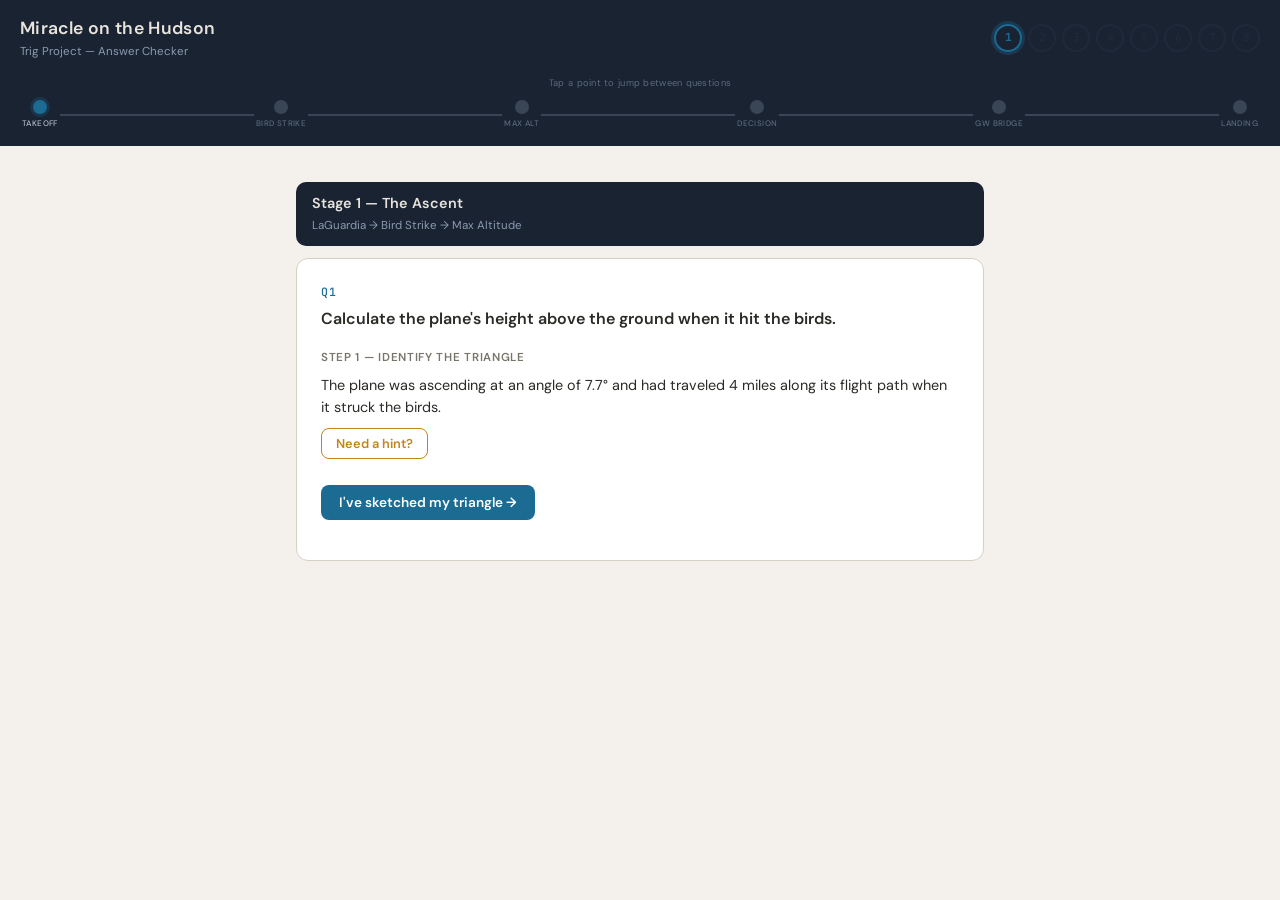
==== Miracle_on_the_Hudson_Checker.html @ c2cdc66a "Add files via upload" ====
<!DOCTYPE html>
<html lang="en">
<head>
<meta charset="UTF-8">
<meta name="viewport" content="width=device-width, initial-scale=1.0">
<title>Miracle on the Hudson — Answer Checker</title>
<link href="https://fonts.googleapis.com/css2?family=DM+Sans:wght@400;500;600;700&family=JetBrains+Mono:wght@400;500&display=swap" rel="stylesheet">
<style>
*,*::before,*::after{box-sizing:border-box;margin:0;padding:0}
:root{
  --bg:#F4F1EC;--surface:#FFF;--border:#D6D0C4;--text:#2C2A26;--muted:#7A756B;
  --accent:#1B6B93;--accent-lt:#E8F1F5;--ok:#3A7D44;--ok-lt:#E6F2E8;
  --warn:#C4841D;--warn-lt:#FDF3E4;--err:#B33A3A;--err-lt:#FBEAEA;
}
body{font-family:'DM Sans',sans-serif;background:var(--bg);color:var(--text);line-height:1.6;min-height:100vh}

/* ── HEADER ── */
.hdr{background:#1A2332;color:#E8E4DD;padding:14px 20px;position:sticky;top:0;z-index:100;display:flex;justify-content:space-between;align-items:center;gap:12px}
.hdr-left h1{font-size:1.1rem;font-weight:600;letter-spacing:.02em}
.hdr-left .sub{font-size:.72rem;color:#8A9BB0;margin-top:1px}
.hdr-dots{display:flex;gap:6px;align-items:center}
.qd{width:28px;height:28px;border-radius:50%;display:flex;align-items:center;justify-content:center;font-family:'JetBrains Mono',monospace;font-size:.7rem;font-weight:700;border:2px solid #3A4556;color:#3A4556;background:transparent;cursor:pointer;transition:all .2s;flex-shrink:0}
.qd:hover{transform:scale(1.15)}
.qd.done{background:var(--ok);border-color:var(--ok);color:#fff}
.qd.skip{background:var(--warn);border-color:var(--warn);color:#fff}
.qd.active{border-color:var(--accent);color:var(--accent);box-shadow:0 0 0 3px rgba(27,107,147,.3)}
.qd.locked{border-color:#2A3344;color:#2A3344;cursor:default;opacity:.4}
.qd.locked:hover{transform:none}

/* ── FLIGHT NAV ── */
.fp{background:#1A2332;padding:0 20px 12px;position:sticky;top:58px;z-index:99}
.fp-hint{font-size:.58rem;color:#5A6A7A;text-align:center;margin-bottom:6px;letter-spacing:.03em}
.ft{display:flex;align-items:center}
.fn{display:flex;flex-direction:column;align-items:center;z-index:2;flex-shrink:0;cursor:pointer;padding:4px 2px;border-radius:8px;transition:background .2s}
.fn:hover{background:rgba(255,255,255,.06)}
.fn .d{width:14px;height:14px;border-radius:50%;background:#3A4556;border:2px solid #3A4556;transition:.3s}
.fn.a .d{background:var(--accent);border-color:var(--accent);box-shadow:0 0 0 3px rgba(27,107,147,.25)}
.fn.c .d{background:var(--ok);border-color:var(--ok)}
.fn.sk .d{background:var(--warn);border-color:var(--warn)}
.fn:hover .d{transform:scale(1.25)}
.fn .l{font-size:.5rem;color:#5A6A7A;margin-top:3px;white-space:nowrap;text-transform:uppercase;letter-spacing:.05em;font-weight:500}
.fn.a .l,.fn.c .l{color:#B0BCC8}
.fn.sk .l{color:#D4A84A}
.fl{flex:1;height:2px;background:#3A4556;z-index:1}
.fl.c{background:var(--ok)}

/* ── MAIN ── */
.main{max-width:720px;margin:0 auto;padding:16px 16px 40px}

/* Stage headers */
.sh{margin:20px 0 12px;padding:10px 16px;background:#1A2332;color:#E8E4DD;border-radius:10px;display:none}
.sh.v{display:block}
.sh h2{font-size:.9rem;font-weight:600}
.sh p{font-size:.72rem;color:#8A9BB0;margin-top:2px}

/* Cards */
.card{background:var(--surface);border:1px solid var(--border);border-radius:12px;padding:24px;margin-bottom:14px;display:none}
.card.v{display:block}
.card.done{display:block;padding:10px 18px;background:var(--ok-lt);border-color:var(--ok)}
.card.done .qn{margin-bottom:0;color:var(--ok)}
.card.done .qp,.card.done .step,.card.done .fb,.card.done .result-box,.card.done .btn{display:none}
.done-check{color:var(--ok);font-weight:600;font-size:.82rem;display:inline;margin-left:8px}
.card.skipped{display:block;padding:10px 18px;background:var(--warn-lt);border-color:var(--warn);cursor:pointer}
.card.skipped .qn{margin-bottom:0;color:var(--warn)}
.card.skipped .qp,.card.skipped .step,.card.skipped .fb,.card.skipped .result-box,.card.skipped .btn{display:none}
.skip-tag{color:var(--warn);font-weight:600;font-size:.82rem;display:inline;margin-left:8px}

.qn{font-family:'JetBrains Mono',monospace;font-size:.72rem;font-weight:500;color:var(--accent);text-transform:uppercase;letter-spacing:.08em;margin-bottom:6px}
.qp{font-size:1rem;font-weight:600;margin-bottom:18px;line-height:1.5}

/* Steps */
.step{display:none;margin-bottom:16px;animation:fadeIn .3s ease}
.step.show{display:block}
@keyframes fadeIn{from{opacity:0;transform:translateY(8px)}to{opacity:1;transform:none}}
.step-label{font-size:.72rem;font-weight:600;color:var(--muted);text-transform:uppercase;letter-spacing:.06em;margin-bottom:6px}
.step-text{font-size:.9rem;color:var(--text);margin-bottom:10px;line-height:1.55}

/* Triangle fields */
.tri-grid{display:grid;grid-template-columns:1fr 1fr;gap:10px;max-width:360px;margin-bottom:12px}
.tri-field label{display:block;font-size:.75rem;font-weight:600;color:var(--muted);margin-bottom:3px;text-transform:uppercase;letter-spacing:.04em}
.tri-field input{
  font-family:'JetBrains Mono',monospace;font-size:.95rem;padding:8px 12px;
  border:2px solid var(--border);border-radius:8px;background:var(--bg);color:var(--text);width:100%;transition:border-color .2s;
}
.tri-field input:focus{outline:none;border-color:var(--accent)}
.tri-field input.field-err{border-color:var(--err);background:var(--err-lt)}

/* Ratio buttons */
.ratio-row{display:flex;gap:10px;margin-bottom:12px;flex-wrap:wrap}
.ratio-btn{
  font-family:'JetBrains Mono',monospace;font-size:.95rem;font-weight:600;
  padding:12px 24px;border:2px solid var(--accent);border-radius:8px;
  background:var(--accent-lt);color:var(--accent);cursor:pointer;transition:.2s;min-width:80px;text-align:center;
}
.ratio-btn:hover{background:var(--accent);color:#fff}
.ratio-btn.inv{border-color:#6B4C9A;background:#F3EFF8;color:#6B4C9A}
.ratio-btn.inv:hover{background:#6B4C9A;color:#fff}

/* Hint */
.btn-hint{background:transparent;color:var(--warn);border:1.5px solid var(--warn);font-size:.8rem;padding:6px 14px;cursor:pointer;border-radius:8px;font-family:'DM Sans',sans-serif;font-weight:600;transition:.2s}
.btn-hint:hover{background:var(--warn-lt)}
.hint-text{background:var(--warn-lt);border-left:3px solid var(--warn);padding:10px 14px;border-radius:0 8px 8px 0;margin-bottom:10px;font-size:.9rem;color:var(--text);line-height:1.55;font-style:italic;animation:fadeIn .3s ease}

/* Buttons */
.btn{font-family:'DM Sans',sans-serif;font-size:.85rem;font-weight:600;padding:9px 18px;border:none;border-radius:8px;cursor:pointer;transition:.2s}
.btn-go{background:var(--accent);color:#fff}
.btn-go:hover{background:#155A7A}
.btn-next{background:var(--ok);color:#fff}
.btn-next:hover{background:#2E6B37}
.btn-reset{background:transparent;color:var(--err);border:1.5px solid var(--err);font-size:.8rem;padding:6px 14px;cursor:pointer}
.btn-reset:hover{background:var(--err-lt)}

/* Select */
select{font-family:'DM Sans',sans-serif;font-size:.92rem;padding:9px 12px;border:2px solid var(--border);border-radius:8px;background:var(--bg);color:var(--text);cursor:pointer}
select.s-ok{border-color:var(--ok);background:var(--ok-lt)}
select.s-err{border-color:var(--err);background:var(--err-lt)}

/* Feedback */
.fb{margin-top:12px;padding:10px 14px;border-radius:8px;font-size:.88rem;font-weight:500;display:none;line-height:1.5}
.fb.show{display:block}
.fb.ok{background:var(--ok-lt);color:var(--ok)}
.fb.warn{background:var(--warn-lt);color:var(--warn)}
.fb.err{background:var(--err-lt);color:var(--err)}

/* Result box */
.result-box{background:#F0F7FA;border:2px solid var(--accent);border-radius:10px;padding:16px 20px;margin-top:12px}
.result-eq{font-family:'JetBrains Mono',monospace;font-size:1rem;color:var(--accent);font-weight:600;margin-bottom:4px}
.result-val{font-family:'JetBrains Mono',monospace;font-size:1.3rem;color:var(--ok);font-weight:700}

/* Calc row */
.calc-row{display:flex;gap:10px;align-items:center;flex-wrap:wrap;margin-top:12px}
.calc-row input{
  font-family:'JetBrains Mono',monospace;font-size:1rem;padding:10px 14px;
  border:2px solid var(--border);border-radius:8px;background:var(--bg);color:var(--text);width:160px;transition:border-color .2s;
}
.calc-row input:focus{outline:none;border-color:var(--accent)}
.calc-row input.c-ok{border-color:var(--ok);background:var(--ok-lt)}
.calc-row input.c-warn{border-color:var(--warn);background:var(--warn-lt)}
.calc-row input.c-err{border-color:var(--err);background:var(--err-lt)}

@media(max-width:600px){
  .hdr{padding:10px 12px;flex-wrap:wrap;gap:8px}
  .hdr-dots{gap:4px}
  .qd{width:24px;height:24px;font-size:.6rem}
  .fp{padding:0 12px 10px}
  .main{padding:12px 10px 40px}
  .card{padding:18px 14px}
  .fn .l{font-size:.42rem}
  .tri-grid{gap:8px}
  .calc-row input{width:120px}
}
</style>
</head>
<body>
<header class="hdr">
  <div class="hdr-left"><h1>Miracle on the Hudson</h1><div class="sub">Trig Project &mdash; Answer Checker</div></div>
  <div class="hdr-dots" id="hdrDots"></div>
</header>
<div class="fp"><div class="fp-hint">Tap a point to jump between questions</div><div class="ft" id="ft"></div></div>
<main class="main" id="main"></main>

<script>
var NODES = ['Takeoff','Bird Strike','Max Alt','Decision','GW Bridge','Landing'];
var NODE_Q_MAP = [0, 0, 1, 2, 4, 6];

var STAGES = [
  {t:'Stage 1 \u2014 The Ascent', d:'LaGuardia \u2192 Bird Strike \u2192 Max Altitude'},
  {t:'Stage 2 \u2014 The Descent', d:'Max Altitude \u2192 Decision Point'},
  {t:'Stage 3 \u2014 The Approach', d:'GW Bridge \u2192 Hudson River Landing'}
];

var QS = [
  {id:'q1', stage:0, num:'Q1', type:'trig', unitType:'length',
    prompt:'Calculate the plane\'s height above the ground when it hit the birds.',
    context:'The plane was ascending at an angle of 7.7\u00B0 and had traveled 4 miles along its flight path when it struck the birds.',
    sketch:'The plane\'s path is the hypotenuse. The ground is the adjacent side. The height is the opposite side. The 7.7\u00B0 angle is at the ground.',
    expected:{x:'opp', angle:[7.5,7.9], hyp:[[3.8,4.2],[20900,21400]], adj:null, opp:null, ratios:['sin']}},
  {id:'q2', stage:0, num:'Q2', type:'trig', unitType:'length',
    prompt:'How far could the plane travel during the 19-second climb to max altitude?',
    context:'After the bird strike, the plane continued to climb at 2\u00B0 and reached a maximum altitude of 3,060 feet.',
    sketch:'First: subtract your Q1 answer from 3,060 to find how much higher the plane climbed. That extra altitude is the opposite side. The 2\u00B0 angle is at the base. The distance traveled is the hypotenuse \u2014 that\'s your unknown.',
    expected:{x:'hyp', angle:[1.8,2.2], opp:[[150,320]], adj:null, hyp:null, ratios:['sin']}},
  {id:'q3', stage:1, num:'Q3', type:'select',
    prompt:'The plane dropped 1,390 feet while covering 0.5 miles horizontally. Was the actual distance traveled greater than, less than, or equal to 0.5 miles?',
    hint:'The horizontal distance is one leg of the right triangle. The actual flight path is the hypotenuse. In any right triangle, which side is always the longest?',
    options:['Choose one...','Greater than 0.5 miles','Less than 0.5 miles','Equal to 0.5 miles'], correct:'Greater than 0.5 miles'},
  {id:'q4', stage:1, num:'Q4', type:'select',
    prompt:'How do you know?',
    hint:'Think about the relationship between the hypotenuse and the legs in any right triangle.',
    options:['Choose one...','The hypotenuse is always longer than either leg','The angle was steep so it went farther','The plane was moving fast'], correct:'The hypotenuse is always longer than either leg'},
  {id:'q5', stage:1, num:'Q5', type:'trig', unitType:'degrees',
    prompt:'At what angle did the plane descend?',
    context:'The plane dropped 1,390 feet. The horizontal distance covered was 0.5 miles.',
    sketch:'The altitude drop (1,390 ft) is the opposite side. The horizontal distance is the adjacent side \u2014 convert 0.5 miles to feet first! The descent angle is what you\'re solving for.',
    expected:{x:'angle', opp:[[1380,1400]], adj:[[2620,2680]], hyp:null, angle:null, ratios:['tan']}},
  {id:'q6', stage:2, num:'Q6', type:'trig', unitType:'length',
    prompt:'The airplane leveled off at a 3\u00B0 descent angle for the next two miles. How many feet did it drop in altitude?',
    context:'Descent angle is 3\u00B0. Horizontal distance is 2 miles.',
    sketch:'The horizontal distance is the adjacent side \u2014 convert to feet! The altitude drop is the opposite side (your unknown). The 3\u00B0 angle is the descent angle.',
    expected:{x:'opp', angle:[2.8,3.2], adj:[[1.8,2.2],[10400,10700]], hyp:null, opp:null, ratios:['tan']}},
  {id:'q7', stage:2, num:'Q7', type:'trig', unitType:'length',
    prompt:'The GW Bridge is 6 miles from where the plane landed. How high was the plane when it passed over the bridge?',
    context:'The plane descended at 2\u00B0 from the GW Bridge to its landing on the Hudson (altitude = 0 ft). Horizontal distance: 6 miles.',
    sketch:'Work backwards from landing. The horizontal distance (6 miles) is the adjacent side \u2014 convert to feet! The height at the bridge is the opposite side (your unknown). The 2\u00B0 descent angle connects them.',
    expected:{x:'opp', angle:[1.8,2.2], adj:[[5.8,6.2],[31400,32000]], hyp:null, opp:null, ratios:['tan']}},
  {id:'q8', stage:2, num:'Q8', type:'clearance',
    prompt:'The George Washington Bridge is 212 feet tall. By how many feet did the plane clear the bridge?',
    hint:'Clearance = (your Q7 answer) \u2212 212 feet.',
    bridgeHeight:212, atcReport:900}
];

// ── STATE ──
var S = {};
var activeQ = 0;

function init() {
  S = {};
  for (var i = 0; i < QS.length; i++) {
    var q = QS[i];
    S[q.id] = {step:0, ratioOk:false, correct:false, dismissed:false, skipped:false, value:'', hintsUsed:[], hintsShown:{}};
    if (q.type === 'trig') {
      S[q.id].fields = {opp:'',adj:'',hyp:'',angle:''};
      S[q.id].ratio = '';
      S[q.id].inverse = false;
      S[q.id].result = null;
      S[q.id].calcValue = '';
      S[q.id].calcUnit = '';
      S[q.id].calcFeedback = '';
    }
    if (q.type === 'clearance') {
      S[q.id].calcValue = '';
      S[q.id].calcFeedback = '';
    }
  }
  activeQ = 0;
}

// ── PROGRESSION ──
function stageOk(st) {
  if (st === 0) return true;
  for (var i = 0; i < QS.length; i++) { if (QS[i].stage === st-1 && !S[QS[i].id].dismissed) return false; }
  return true;
}
function qUnlocked(qi) {
  var q = QS[qi];
  if (!stageOk(q.stage)) return false;
  if (qi === 0) return true;
  var p = QS[qi-1];
  if (p.stage !== q.stage) return true;
  return S[p.id].dismissed;
}
function stageDone(st) {
  for (var i = 0; i < QS.length; i++) { if (QS[i].stage === st && !S[QS[i].id].dismissed) return false; }
  return true;
}

// ── HELPERS ──
function inRange(v,ranges) {
  if (!ranges) return true;
  for (var i=0;i<ranges.length;i++){var r=ranges[i];if(Array.isArray(r)&&v>=r[0]&&v<=r[1])return true;}
  return false;
}
function fmt(n) {
  if (Math.abs(n)>=100) return Math.round(n).toLocaleString();
  if (Math.abs(n)>=10) return n.toFixed(1);
  return n.toFixed(4);
}
function esc(s){return(s||'').replace(/&/g,'&amp;').replace(/"/g,'&quot;').replace(/</g,'&lt;');}
function copyObj(o){return JSON.parse(JSON.stringify(o));}
function detectUnit(q,s){
  if(q.unitType==='degrees')return 'degrees';
  var fk=['opp','adj','hyp'],nv=[];
  for(var i=0;i<fk.length;i++){var tv=(s.fields[fk[i]]||'').toString().trim();if(tv.toLowerCase()==='x'||!tv)continue;var n=parseFloat(tv);if(!isNaN(n))nv.push(n);}
  var small=true;for(var i=0;i<nv.length;i++){if(nv[i]>=100){small=false;break;}}
  return(nv.length>0&&small)?'miles':'feet';
}

// ── ACTIONS ──
function navTo(qi) {
  if(qi<0||qi>=QS.length||!qUnlocked(qi))return;
  if(qi>activeQ){for(var j=activeQ;j<qi;j++){if(qUnlocked(j)&&!S[QS[j].id].dismissed&&!S[QS[j].id].correct)S[QS[j].id].skipped=true;}}
  S[QS[qi].id].skipped=false;
  activeQ=qi;render();window.scrollTo({top:0,behavior:'smooth'});
}
function advStep(id){S[id].step++;render();}
function dismissQ(id){
  S[id].dismissed=true;S[id].skipped=false;
  var qi=-1;for(var i=0;i<QS.length;i++){if(QS[i].id===id){qi=i;break;}}
  if(qi<QS.length-1){activeQ=qi+1;}
  render();window.scrollTo({top:0,behavior:'smooth'});
}
function showHint(id,hid){
  S[id].hintsShown[hid]=true;
  if(S[id].hintsUsed.indexOf(hid)===-1)S[id].hintsUsed.push(hid);
  render();
}
function updField(id,k,v){S[id].fields[k]=v;S[id].result=null;S[id].ratioOk=false;}
function selAns(id,v){S[id].value=v;S[id].correct=false;render();}
function chkSel(id){
  var q=null;for(var i=0;i<QS.length;i++){if(QS[i].id===id){q=QS[i];break;}}
  S[id].correct=(S[id].value===q.correct);render();
}
function updCalc(id,val){S[id].calcValue=val;S[id].calcFeedback='';}
function updCalcUnit(id,val){S[id].calcUnit=val;S[id].calcFeedback='';}

function clickRatio(id,ratio,inverse){
  var q=null;for(var i=0;i<QS.length;i++){if(QS[i].id===id){q=QS[i];break;}}
  var s=S[id],f=s.fields,ex=q.expected;
  var xField=null,xCount=0,fk=['opp','adj','hyp','angle'];
  for(var i=0;i<fk.length;i++){if((f[fk[i]]||'').toString().toLowerCase().trim()==='x'){xField=fk[i];xCount++;}}
  if(xCount!==1){s.result={error:'Mark exactly one field as "x" \u2014 the value you are solving for.'};render();return;}
  if(xField!==ex.x){s.result={error:'Think about what the question is asking you to find. Which measurement is the unknown?'};render();return;}
  if(xField==='angle'&&!inverse){s.result={error:'You\'re solving for an angle. When you know the sides and need the angle, you need an inverse trig function.'};render();return;}
  if(xField!=='angle'&&inverse){s.result={error:'You\'re solving for a side, not an angle. Use a regular trig ratio (SIN, COS, or TAN) instead of an inverse.'};render();return;}
  var errs={},names={opp:'Opposite',adj:'Adjacent',hyp:'Hypotenuse',angle:'Angle'};
  for(var i=0;i<fk.length;i++){var k=fk[i];if(k===xField)continue;var tv=(f[k]||'').toString().trim();if(!tv)continue;var n=parseFloat(tv);if(isNaN(n)){errs[k]=true;continue;}var expected=(k==='angle')?(ex.angle?[ex.angle]:null):ex[k];if(expected&&!inRange(n,expected))errs[k]=true;}
  if(Object.keys(errs).length>0){var bad=Object.keys(errs).map(function(k){return names[k];}).join(', ');s.result={error:'Check your value for: '+bad+'. Re-read the problem and review your diagram.',ef:errs};render();return;}
  if(ex.ratios.indexOf(ratio)===-1){s.result={error:'That ratio does not connect your angle to the unknown. Think: SOH-CAH-TOA. Which ratio uses the sides you have?'};render();return;}
  var vals={};for(var i=0;i<fk.length;i++){var k=fk[i];var tv=(f[k]||'').trim();if(tv.toLowerCase()==='x'||!tv)continue;vals[k]=parseFloat(tv);}
  var rad=function(d){return d*Math.PI/180;};var ans=null;
  if(xField==='opp'){if(ratio==='sin')ans=vals.hyp*Math.sin(rad(vals.angle));if(ratio==='tan')ans=vals.adj*Math.tan(rad(vals.angle));}
  if(xField==='adj'){if(ratio==='cos')ans=vals.hyp*Math.cos(rad(vals.angle));if(ratio==='tan')ans=vals.opp/Math.tan(rad(vals.angle));}
  if(xField==='hyp'){if(ratio==='sin')ans=vals.opp/Math.sin(rad(vals.angle));if(ratio==='cos')ans=vals.adj/Math.cos(rad(vals.angle));}
  if(xField==='angle'){if(ratio==='sin')ans=Math.asin(vals.opp/vals.hyp)*180/Math.PI;if(ratio==='cos')ans=Math.acos(vals.adj/vals.hyp)*180/Math.PI;if(ratio==='tan')ans=Math.atan(vals.opp/vals.adj)*180/Math.PI;}
  if(ans===null||isNaN(ans)){s.result={error:'Something went wrong. Check your values.'};render();return;}
  var rm={sin:['opp','hyp'],cos:['adj','hyp'],tan:['opp','adj']};var parts=rm[ratio];var eq='';
  if(xField==='angle'){eq=ratio+'\u207B\u00B9( '+vals[parts[0]]+' / '+vals[parts[1]]+' ) = ?';}
  else if(xField===parts[0]){eq=ratio+'('+vals.angle+'\u00B0) \u00D7 '+vals[parts[1]]+' = ?';}
  else if(xField===parts[1]){eq=vals[parts[0]]+' / '+ratio+'('+vals.angle+'\u00B0) = ?';}
  s.ratio=ratio;s.inverse=inverse;s.result={answer:ans,equation:eq};s.ratioOk=true;s.calcValue='';s.calcUnit='';s.calcFeedback='';render();
}

function checkCalc(id){
  var q=null;for(var i=0;i<QS.length;i++){if(QS[i].id===id){q=QS[i];break;}}
  var s=S[id];var typed=parseFloat(s.calcValue);
  if(isNaN(typed)){s.calcFeedback='err:Enter a number.';render();return;}
  var computed=s.result.answer;var computedUnit=detectUnit(q,s);
  var studentVal=typed;
  if(q.unitType==='length'){
    var su=s.calcUnit||'feet';
    if(computedUnit==='feet'&&su==='miles')studentVal=typed*5280;
    if(computedUnit==='miles'&&su==='feet')studentVal=typed/5280;
  }
  var diff=Math.abs(studentVal-computed);var pct=(computed!==0)?(diff/Math.abs(computed))*100:diff;
  if(pct<=2){s.correct=true;s.calcFeedback='ok';}
  else if(pct<=8){s.calcFeedback='warn:Close! Double-check your rounding or make sure your calculator is in degree mode.';}
  else{s.calcFeedback='err:That\'s not matching. Re-enter the equation in your calculator carefully. If you\'re stuck, bring your work to your teacher.';}
  render();
}

function resetQ(id){
  var hu=S[id].hintsUsed;
  S[id]={step:1,ratioOk:false,correct:false,dismissed:false,skipped:false,value:'',hintsUsed:hu,hintsShown:{},
    fields:{opp:'',adj:'',hyp:'',angle:''},ratio:'',inverse:false,result:null,calcValue:'',calcUnit:'',calcFeedback:''};
  render();
}

function updClearance(id,val){S[id].calcValue=val;S[id].calcFeedback='';}

function checkClearance(id){
  var q=null;for(var i=0;i<QS.length;i++){if(QS[i].id===id){q=QS[i];break;}}
  var s=S[id];var typed=parseFloat(s.calcValue);
  if(isNaN(typed)){s.calcFeedback='err:Enter a number.';render();return;}
  if(typed>=750&&typed<=1050){s.correct=true;s.calcFeedback='ok';}
  else if(typed>=600&&typed<=1200){s.calcFeedback='warn:That\'s in the neighborhood but seems off. Clearance = (height at bridge) \u2212 212. Double-check your subtraction.';}
  else{s.calcFeedback='err:That doesn\'t seem right. Clearance = (your Q7 answer) \u2212 212 feet. Try again, or bring your work to your teacher.';}
  render();
}

// ── RENDER ──
function render(){
  var m=document.getElementById('main');m.innerHTML='';
  var cs=-1;
  for(var qi=0;qi<QS.length;qi++){
    var q=QS[qi];
    if(q.stage!==cs){
      cs=q.stage;
      if(stageDone(q.stage)){while(qi<QS.length-1&&QS[qi+1].stage===q.stage)qi++;continue;}
      if(stageOk(q.stage)){var sh=document.createElement('div');sh.className='sh v';sh.innerHTML='<h2>'+STAGES[q.stage].t+'</h2><p>'+STAGES[q.stage].d+'</p>';m.appendChild(sh);}
    }
    var s=S[q.id];var card=document.createElement('div');
    if(s.dismissed){
      card.className='card done';card.id='c-'+q.id;
      card.innerHTML='<div class="qn">'+q.num+'<span class="done-check">\u2713 Complete</span></div>';
    }else if(s.skipped&&qi!==activeQ){
      card.className='card skipped';card.id='c-'+q.id;
      card.innerHTML='<div class="qn">'+q.num+'<span class="skip-tag">\u25CB Skipped \u2014 tap to return</span></div>';
      (function(idx){card.addEventListener('click',function(){navTo(idx);});})(qi);
    }else if(qi===activeQ&&qUnlocked(qi)){
      card.className='card v';card.id='c-'+q.id;
      var h='<div class="qn">'+q.num+'</div><div class="qp">'+q.prompt+'</div>';
      if(q.type==='trig')h+=renderTrig(q,s,qi);
      else if(q.type==='clearance')h+=renderClearance(q,s,qi);
      else h+=renderSel(q,s,qi);
      card.innerHTML=h;
    }else{continue;}
    m.appendChild(card);
  }
  renderTrack();renderDots();
}

function renderTrig(q,s,qi){
  var h='';
  // Step 1
  h+='<div class="step show"><div class="step-label">Step 1 \u2014 Identify the Triangle</div><div class="step-text">'+q.context+'</div>';
  if(s.hintsShown.sketch){h+='<div class="hint-text">'+q.sketch+'</div>';}
  else if(!s.ratioOk&&!s.correct){h+='<button class="btn-hint" onclick="showHint(\''+q.id+'\',\'sketch\')">Need a hint?</button><br><br>';}
  if(s.step===0&&!s.correct){h+='<button class="btn btn-go" onclick="advStep(\''+q.id+'\')">I\'ve sketched my triangle \u2192</button>';}
  h+='</div>';
  // Step 2
  if(s.step>=1){
    var ef=(s.result&&s.result.ef)||{};
    h+='<div class="step show"><div class="step-label">Step 2 \u2014 Label What You Know</div><div class="step-text">Fill in the value for each part you know. Put <strong>x</strong> for the unknown. Leave unused fields blank.</div><div class="tri-grid">';
    var fk=['opp','adj','hyp','angle'],fn={opp:'Opposite',adj:'Adjacent',hyp:'Hypotenuse',angle:'Angle'};
    for(var i=0;i<fk.length;i++){var k=fk[i];h+='<div class="tri-field"><label>'+fn[k]+'</label><input type="text" value="'+esc(s.fields[k])+'" oninput="updField(\''+q.id+'\',\''+k+'\',this.value)" class="'+(ef[k]?'field-err':'')+'" '+((s.ratioOk||s.correct)?'readonly ':'')+' placeholder="value or x"></div>';}
    h+='</div>';
    if(s.step===1&&!s.ratioOk&&!s.correct){h+='<button class="btn btn-go" onclick="advStep(\''+q.id+'\')">I\'ve labeled my triangle \u2192</button>';}
    h+='</div>';
  }
  // Step 3
  if(s.step>=2&&!s.ratioOk&&!s.correct){
    h+='<div class="step show"><div class="step-label">Step 3 \u2014 Choose Your Ratio</div><div class="step-text">Which trig ratio connects your angle to the sides you labeled?</div><div class="ratio-row">';
    h+='<button class="ratio-btn" onclick="clickRatio(\''+q.id+'\',\'sin\',false)">SIN</button>';
    h+='<button class="ratio-btn" onclick="clickRatio(\''+q.id+'\',\'cos\',false)">COS</button>';
    h+='<button class="ratio-btn" onclick="clickRatio(\''+q.id+'\',\'tan\',false)">TAN</button>';
    h+='</div><div class="ratio-row">';
    h+='<button class="ratio-btn inv" onclick="clickRatio(\''+q.id+'\',\'sin\',true)">SIN\u207B\u00B9</button>';
    h+='<button class="ratio-btn inv" onclick="clickRatio(\''+q.id+'\',\'cos\',true)">COS\u207B\u00B9</button>';
    h+='<button class="ratio-btn inv" onclick="clickRatio(\''+q.id+'\',\'tan\',true)">TAN\u207B\u00B9</button>';
    h+='</div></div>';
  }
  // Ratio error
  if(s.result&&s.result.error&&!s.ratioOk&&!s.correct){
    h+='<div class="fb err show">\u26A0 '+s.result.error+'<br><br><strong>Bring your work to your teacher for help.</strong></div>';
    h+='<div style="margin-top:10px"><button class="btn btn-reset" onclick="resetQ(\''+q.id+'\')">\u21BA Start Over</button></div>';
  }
  // Step 4 - calculator
  if(s.ratioOk&&!s.correct){
    h+='<div class="step show"><div class="step-label">Step 4 \u2014 Solve with Your Calculator</div>';
    h+='<div class="result-box"><div class="result-eq">'+s.result.equation+'</div></div>';
    h+='<div class="step-text" style="margin-top:12px">Type this into your calculator and enter your answer:</div>';
    h+='<div class="calc-row">';
    var cfClass='';if(s.calcFeedback){if(s.calcFeedback==='ok')cfClass=' c-ok';else if(s.calcFeedback.indexOf('warn:')===0)cfClass=' c-warn';else if(s.calcFeedback.indexOf('err:')===0)cfClass=' c-err';}
    h+='<input type="text" inputmode="decimal" value="'+esc(s.calcValue)+'" placeholder="Your answer" oninput="updCalc(\''+q.id+'\',this.value)" class="'+cfClass.trim()+'">';
    if(q.unitType==='length'){h+='<select onchange="updCalcUnit(\''+q.id+'\',this.value)"><option value="feet"'+(s.calcUnit==='feet'||!s.calcUnit?' selected':'')+'>feet</option><option value="miles"'+(s.calcUnit==='miles'?' selected':'')+'>miles</option></select>';}
    else{h+='<span style="font-size:.85rem;color:var(--muted);font-weight:500">degrees</span>';}
    h+='<button class="btn btn-go" onclick="checkCalc(\''+q.id+'\')">Check</button></div>';
    if(s.calcFeedback&&s.calcFeedback!=='ok'){var fbType=s.calcFeedback.indexOf('warn:')===0?'warn':'err';var fbMsg=s.calcFeedback.split(':').slice(1).join(':');h+='<div class="fb '+fbType+' show" style="margin-top:10px">'+fbMsg+'</div>';}
    h+='</div>';
  }
  // Success
  if(s.correct){
    var du=detectUnit(q,s);var doneEq=s.result.equation.replace('= ?','= '+fmt(s.result.answer)+' '+du);
    h+='<div class="step show"><div class="result-box"><div class="result-eq">'+doneEq+'</div><div class="result-val">\u2713 '+s.calcValue+' '+(s.calcUnit||du)+'</div></div>';
    h+='<div class="fb ok show" style="margin-top:12px">\u2713 Nice work! Your setup and calculation are correct.</div>';
    h+='<div style="margin-top:10px"><button class="btn btn-next" onclick="dismissQ(\''+q.id+'\')">'+(qi<QS.length-1?'Continue':'Finish')+' \u2192</button></div></div>';
  }
  return h;
}

function renderSel(q,s,qi){
  var h='<div class="step show">';
  if(s.hintsShown.hint){h+='<div class="hint-text" style="margin-bottom:12px">'+q.hint+'</div>';}
  else if(!s.correct){h+='<div style="margin-bottom:12px"><button class="btn-hint" onclick="showHint(\''+q.id+'\',\'hint\')">Need a hint?</button></div>';}
  h+='<select onchange="selAns(\''+q.id+'\',this.value)" class="'+(s.correct?'s-ok':(s.value&&s.value!==q.options[0]&&!s.correct?'s-err':''))+'">';
  for(var i=0;i<q.options.length;i++){var o=q.options[i];h+='<option value="'+esc(o)+'" '+(s.value===o?'selected':'')+'>'+o+'</option>';}
  h+='</select>';
  if(!s.correct){h+='<div style="margin-top:10px"><button class="btn btn-go" onclick="chkSel(\''+q.id+'\')">Check</button></div>';}
  if(s.correct){h+='<div class="fb ok show" style="margin-top:10px">\u2713 That\'s right!</div><div style="margin-top:10px"><button class="btn btn-next" onclick="dismissQ(\''+q.id+'\')">Continue \u2192</button></div>';}
  else if(s.value&&s.value!==q.options[0]){h+='<div class="fb err show" style="margin-top:10px">Not quite \u2014 try again.</div>';}
  h+='</div>';return h;
}

function renderClearance(q,s,qi){
  var h='<div class="step show">';
  h+='<div class="step-text">Air traffic controllers reported seeing the plane clear the George Washington Bridge by less than 900 feet. The bridge is '+q.bridgeHeight+' feet tall.</div>';
  if(s.hintsShown.hint){h+='<div class="hint-text">'+q.hint+'</div>';}
  else if(!s.correct){h+='<div style="margin-bottom:12px"><button class="btn-hint" onclick="showHint(\''+q.id+'\',\'hint\')">Need a hint?</button></div>';}
  if(!s.correct){
    h+='<div class="step-text" style="font-weight:600">How many feet of clearance did the plane have above the bridge?</div>';
    h+='<div class="calc-row">';
    var cfClass='';if(s.calcFeedback){if(s.calcFeedback==='ok')cfClass=' c-ok';else if(s.calcFeedback.indexOf('warn:')===0)cfClass=' c-warn';else if(s.calcFeedback.indexOf('err:')===0)cfClass=' c-err';}
    h+='<input type="text" inputmode="decimal" value="'+esc(s.calcValue)+'" placeholder="Clearance in feet" oninput="updClearance(\''+q.id+'\',this.value)" class="'+cfClass.trim()+'">';
    h+='<span style="font-size:.85rem;color:var(--muted);font-weight:500">feet</span>';
    h+='<button class="btn btn-go" onclick="checkClearance(\''+q.id+'\')">Check</button></div>';
    if(s.calcFeedback&&s.calcFeedback!=='ok'){var fbType=s.calcFeedback.indexOf('warn:')===0?'warn':'err';var fbMsg=s.calcFeedback.split(':').slice(1).join(':');h+='<div class="fb '+fbType+' show" style="margin-top:10px">'+fbMsg+'</div>';}
  }
  if(s.correct){
    var val=parseFloat(s.calcValue);
    h+='<div class="result-box" style="margin-top:12px"><div class="result-eq">Plane height at bridge \u2212 Bridge height = Clearance</div><div class="result-val">\u2248 '+Math.round(val)+' feet of clearance</div></div>';
    if(val<q.atcReport){h+='<div class="fb ok show" style="margin-top:12px">\u2713 Your answer confirms the controllers\' report \u2014 the plane cleared the bridge by less than '+q.atcReport+' feet. An incredibly tight margin.</div>';}
    else{h+='<div class="fb warn show" style="margin-top:12px">Your answer of '+Math.round(val)+' feet is right at the '+q.atcReport+'-foot mark. Due to rounding, the actual clearance was likely just under '+q.atcReport+' feet \u2014 confirming the controllers\' report. Either way, an incredibly tight margin.</div>';}
    // Flight path summary
    h+='<div style="margin-top:16px;padding:14px;background:var(--bg);border-radius:10px;border:1px solid var(--border)">';
    h+='<div style="font-size:.8rem;font-weight:600;color:var(--muted);text-transform:uppercase;letter-spacing:.05em;margin-bottom:8px">Your Flight Path Summary</div>';
    var sm=[{id:'q1',label:'Height at bird strike'},{id:'q2',label:'Distance climbed to max altitude'},{id:'q5',label:'Descent angle'},{id:'q6',label:'Altitude drop during 3\u00B0 descent'},{id:'q7',label:'Height at GW Bridge'}];
    for(var i=0;i<sm.length;i++){var ss=S[sm[i].id];if(ss&&ss.correct&&ss.result&&ss.result.answer!==undefined){var sq=null;for(var j=0;j<QS.length;j++){if(QS[j].id===sm[i].id){sq=QS[j];break;}}var du=sq?detectUnit(sq,ss):'feet';h+='<div style="font-size:.88rem;padding:3px 0;color:var(--text)">'+sm[i].label+': <strong>'+fmt(ss.result.answer)+' '+du+'</strong></div>';}}
    h+='</div>';
    h+='<div style="margin-top:12px"><button class="btn btn-next" onclick="dismissQ(\''+q.id+'\')">Finish \u2192</button></div>';
  }
  h+='</div>';return h;
}

// ── HEADER DOTS ──
function renderDots(){
  var c=document.getElementById('hdrDots');c.innerHTML='';
  for(var i=0;i<QS.length;i++){
    var q=QS[i],s=S[q.id];
    var dot=document.createElement('div');dot.className='qd';
    if(s.dismissed){dot.classList.add('done');}
    else if(s.skipped){dot.classList.add('skip');}
    else if(i===activeQ){dot.classList.add('active');}
    else if(!qUnlocked(i)){dot.classList.add('locked');}
    dot.textContent=(i+1);
    (function(idx){dot.addEventListener('click',function(){if(qUnlocked(idx))navTo(idx);});})(i);
    c.appendChild(dot);
  }
}

// ── FLIGHT TRACK ──
function renderTrack(){
  var t=document.getElementById('ft');t.innerHTML='';
  var done=0;for(var i=0;i<QS.length;i++){if(S[QS[i].id].dismissed)done++;}
  var ai=Math.min(Math.floor(done*NODES.length/QS.length),NODES.length-1);
  var nodeSkipped=[];
  for(var i=0;i<NODES.length;i++){var startQ=NODE_Q_MAP[i];var endQ=(i<NODES.length-1)?NODE_Q_MAP[i+1]:QS.length;var hs=false;for(var j=startQ;j<endQ;j++){if(S[QS[j].id].skipped){hs=true;break;}}nodeSkipped.push(hs);}
  for(var i=0;i<NODES.length;i++){
    if(i>0){var ln=document.createElement('div');ln.className='fl'+(i<=ai?' c':'');t.appendChild(ln);}
    var n=document.createElement('div');var cls='fn';if(i<ai)cls+=' c';else if(i===ai)cls+=' a';if(nodeSkipped[i])cls+=' sk';n.className=cls;
    n.innerHTML='<div class="d"></div><div class="l">'+NODES[i]+'</div>';
    (function(idx){n.addEventListener('click',function(){var tq=NODE_Q_MAP[idx];for(var j=tq;j<QS.length;j++){if(qUnlocked(j)&&!S[QS[j].id].dismissed){navTo(j);return;}}for(var j=tq;j>=0;j--){if(qUnlocked(j)){navTo(j);return;}}});})(i);
    t.appendChild(n);
  }
}

// ── INIT ──
init();
for(var i=0;i<QS.length;i++){if(!S[QS[i].id].dismissed&&qUnlocked(i)){activeQ=i;break;}}
render();
</script>
</body>
</html>
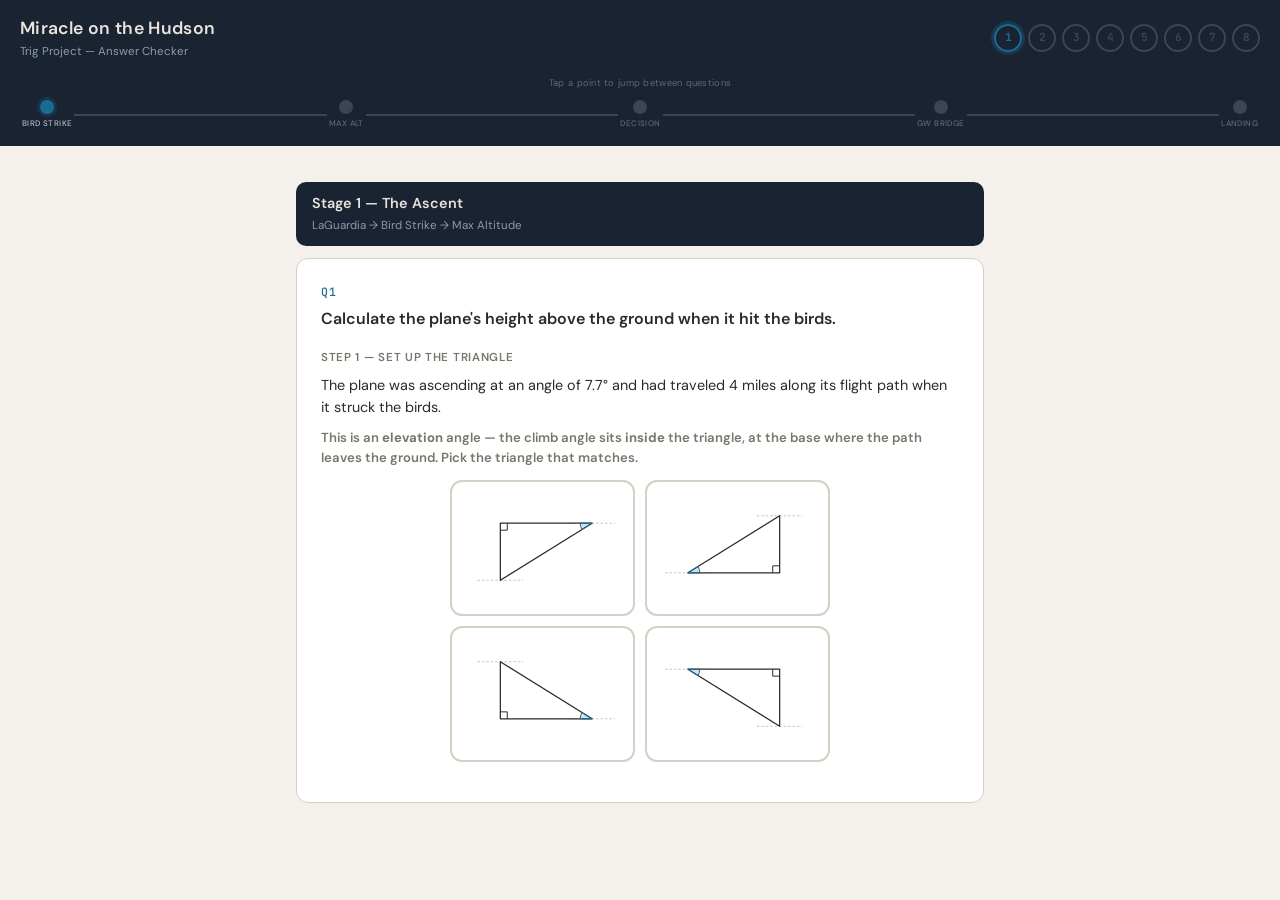
==== commit 8a3d9d58: "new index file" ====
--- a/Miracle_on_the_Hudson_Checker.html
+++ b/Miracle_on_the_Hudson_Checker.html
@@ -138,6 +138,45 @@
 .calc-row input.c-warn{border-color:var(--warn);background:var(--warn-lt)}
 .calc-row input.c-err{border-color:var(--err);background:var(--err-lt)}
 
+/* ── TRIANGLE LABELER ── */
+.lab-wrap{margin:8px 0 14px;overflow:visible}
+.lab-stage{position:relative;width:100%;max-width:300px;margin:0 auto;aspect-ratio:310/230;overflow:visible}
+.lab-stage svg{position:absolute;inset:0;width:100%;height:100%;overflow:visible}
+.lab-zone{position:absolute;transform:translate(-50%,-50%);width:80px;height:30px;display:flex;align-items:center;justify-content:center;border:2px dashed var(--muted);border-radius:8px;background:rgba(255,255,255,.94);font-size:.68rem;font-weight:700;color:var(--muted);text-align:center;z-index:3;line-height:1.1;transition:transform .12s,background .12s,border-color .12s}
+.lab-zone.theta{border-color:var(--accent);color:var(--accent)}
+.lab-zone.hot{border-color:var(--accent);background:var(--accent-lt);transform:translate(-50%,-50%) scale(1.08)}
+.lab-zone.filled{border-style:solid;background:var(--ok-lt);border-color:var(--ok);color:var(--ok)}
+.lab-zone.filled.theta{background:var(--accent-lt);border-color:var(--accent);color:var(--accent)}
+.lab-tray{display:flex;flex-wrap:wrap;gap:10px;justify-content:center;margin-top:16px}
+.lab-chip{font-family:'DM Sans',sans-serif;font-size:.82rem;font-weight:700;padding:10px 16px;border-radius:22px;border:2px solid var(--text);background:#fff;color:var(--text);cursor:grab;user-select:none;-webkit-user-select:none;touch-action:none;box-shadow:0 1px 3px rgba(0,0,0,.12)}
+.lab-chip.theta{border-color:var(--accent);color:var(--accent)}
+.lab-chip.placed{opacity:.28;pointer-events:none;text-decoration:line-through;cursor:default}
+.lab-chip.dragging{opacity:.3}
+.lab-ghost{position:fixed;z-index:9999;pointer-events:none;font-family:'DM Sans',sans-serif;font-size:.82rem;font-weight:700;padding:10px 16px;border-radius:22px;border:2px solid var(--text);background:#fff;color:var(--text);box-shadow:0 8px 20px rgba(0,0,0,.28);transform:translate(-50%,-50%)}
+.lab-ghost.theta{border-color:var(--accent);color:var(--accent)}
+.lab-fb{margin-top:14px;padding:10px 14px;border-radius:8px;font-size:.86rem;font-weight:500;line-height:1.55;display:none}
+.lab-fb.show{display:block}
+.lab-fb.badger{background:var(--warn-lt);color:var(--warn);border-left:3px solid var(--warn)}
+.lab-fb.nudge{background:var(--err-lt);color:var(--err)}
+.lab-prompt{font-size:.82rem;color:var(--muted);margin:2px 0 12px;font-weight:600;line-height:1.5}
+.lab-static{width:100%;max-width:240px;margin:6px auto 4px;display:block}
+.lab-done-note{font-size:.78rem;color:var(--ok);font-weight:600;text-align:center;margin-top:2px}
+/* v2 overrides */
+.lab-zone{width:auto;min-width:44px;height:auto;min-height:30px;padding:5px 9px;white-space:nowrap}
+.lab-zone:not(.filled){color:transparent;font-size:0}
+.lab-zone:not(.filled)::after{content:'';display:block;width:9px;height:9px;border-radius:50%;background:var(--muted);opacity:.5}
+.lab-zone.ang{border-color:var(--accent);color:var(--accent)}
+.lab-zone.ang:not(.filled)::after{background:var(--accent);opacity:.7}
+.lab-zone.filled{font-size:.7rem}
+.lab-stage{max-width:340px;aspect-ratio:340/250}
+.lab-static{max-width:300px}
+.ori-grid{display:grid;grid-template-columns:1fr 1fr;gap:10px;max-width:380px;margin:0 auto}
+.ori-cell{background:#fff;border:2px solid var(--border);border-radius:12px;padding:4px;cursor:pointer;transition:border-color .15s,background .15s,box-shadow .15s;aspect-ratio:340/250;display:flex;align-items:center;justify-content:center}
+.ori-cell:hover{border-color:var(--accent)}
+.ori-cell svg{width:100%;height:100%}
+.ori-cell.ori-ok{border-color:var(--ok);background:var(--ok-lt);box-shadow:0 0 0 3px rgba(58,125,68,.25)}
+.ori-cell.ori-bad{border-color:var(--err);background:var(--err-lt);animation:oshake .3s}
+@keyframes oshake{0%,100%{transform:translateX(0)}25%{transform:translateX(-4px)}75%{transform:translateX(4px)}}
 @media(max-width:600px){
   .hdr{padding:10px 12px;flex-wrap:wrap;gap:8px}
   .hdr-dots{gap:4px}
@@ -160,8 +199,8 @@
 <main class="main" id="main"></main>
 
 <script>
-var NODES = ['Takeoff','Bird Strike','Max Alt','Decision','GW Bridge','Landing'];
-var NODE_Q_MAP = [0, 0, 1, 2, 4, 6];
+var NODES = ['Bird Strike','Max Alt','Decision','GW Bridge','Landing'];
+var NODE_Q_MAP = [0, 1, 2, 4, 6];
 
 var STAGES = [
   {t:'Stage 1 \u2014 The Ascent', d:'LaGuardia \u2192 Bird Strike \u2192 Max Altitude'},
@@ -183,11 +222,11 @@
   {id:'q3', stage:1, num:'Q3', type:'select',
     prompt:'The plane dropped 1,390 feet while covering 0.5 miles horizontally. Was the actual distance traveled greater than, less than, or equal to 0.5 miles?',
     hint:'The horizontal distance is one leg of the right triangle. The actual flight path is the hypotenuse. In any right triangle, which side is always the longest?',
-    options:['Choose one...','Greater than 0.5 miles','Less than 0.5 miles','Equal to 0.5 miles'], correct:'Greater than 0.5 miles'},
+    options:['Choose one...','Greater than 0.5 miles','Less than 0.5 miles','Equal to 0.5 miles'], ch:1846527719},
   {id:'q4', stage:1, num:'Q4', type:'select',
     prompt:'How do you know?',
     hint:'Think about the relationship between the hypotenuse and the legs in any right triangle.',
-    options:['Choose one...','The hypotenuse is always longer than either leg','The angle was steep so it went farther','The plane was moving fast'], correct:'The hypotenuse is always longer than either leg'},
+    options:['Choose one...','The hypotenuse is always longer than either leg','The angle was steep so it went farther','The plane was moving fast'], ch:173942290},
   {id:'q5', stage:1, num:'Q5', type:'trig', unitType:'degrees',
     prompt:'At what angle did the plane descend?',
     context:'The plane dropped 1,390 feet. The horizontal distance covered was 0.5 miles.',
@@ -209,6 +248,155 @@
     bridgeHeight:212, atcReport:900}
 ];
 
+/* ===== TRIANGLE LABELER v2 (orientation + 7-box label, elev/depr) ===== */
+var LABQ={
+ q1:{R:[255,175],LOW:[70,175],HIGH:[255,60],type:'elev',ratio:'sin'},
+ q2:{R:[85,175],LOW:[270,175],HIGH:[85,60],type:'elev',ratio:'sin'},
+ q5:{R:[255,60],LOW:[255,175],HIGH:[70,60],type:'depr',ratio:'tan'},
+ q6:{R:[85,60],LOW:[85,175],HIGH:[270,60],type:'depr',ratio:'tan'},
+ q7:{R:[270,175],LOW:[85,175],HIGH:[270,60],type:'depr',ratio:'tan'}
+};
+var LAB_CORRECT_SLOT={q1:1,q2:2,q5:0,q6:3,q7:1};
+var LABREL={sin:{rel:['opp','hyp'],dis:'adj'},tan:{rel:['opp','adj'],dis:'hyp'}};
+var LABNM={opp:'opposite',adj:'adjacent',hyp:'hypotenuse',theta:'\u03B8'};
+var VBW=340,VBH=250;
+function lU(a,b){var dx=b[0]-a[0],dy=b[1]-a[1],n=Math.hypot(dx,dy)||1;return[dx/n,dy/n];}
+function lMid(s){return[(s[0][0]+s[1][0])/2,(s[0][1]+s[1][1])/2];}
+function lCen(c){return[(c.R[0]+c.LOW[0]+c.HIGH[0])/3,(c.R[1]+c.LOW[1]+c.HIGH[1])/3];}
+function lOff(p,g,d){var dx=p[0]-g[0],dy=p[1]-g[1],n=Math.hypot(dx,dy)||1;return[p[0]+dx/n*d,p[1]+dy/n*d];}
+function lSeg(c,k){if(k==='opp')return[c.R,c.HIGH];if(k==='adj')return[c.R,c.LOW];return[c.LOW,c.HIGH];}
+function lThetaBox(c){return c.type==='elev'?'in_LOW':'out_HIGH';}
+function lBoxes(c){ // returns {id:[x,y]} for all 7
+  var g=lCen(c),b={};
+  ['opp','adj','hyp'].forEach(function(k){var m=lOff(lMid(lSeg(c,k)),g,32);b[k]=m;});
+  b.in_LOW=lOff(c.LOW,g,-26); b.out_LOW=lOff(c.LOW,g,40);
+  b.in_HIGH=lOff(c.HIGH,g,-26); b.out_HIGH=lOff(c.HIGH,g,40);
+  return b;
+}
+// transforms for orientation candidates
+function tCfg(c,fn){var n={type:c.type,ratio:c.ratio};['R','LOW','HIGH'].forEach(function(k){n[k]=fn(c[k]);});return n;}
+function tRot180(c){return tCfg(c,function(p){return[VBW-p[0],VBH-p[1]];});}
+function tFlipH(c){return tCfg(c,function(p){return[VBW-p[0],p[1]];});}
+function tFlipV(c){return tCfg(c,function(p){return[p[0],VBH-p[1]];});}
+// SVG of triangle. opts: {arc:bool, labels:bool, mini:bool}
+function lSVG(c,opts){
+  opts=opts||{};var g=lCen(c);
+  var s='<svg viewBox="0 0 '+VBW+' '+VBH+'" preserveAspectRatio="xMidYMid meet">';
+  // horizontal sight lines at acute vertices
+  [c.LOW,c.HIGH].forEach(function(V){s+='<line x1="'+(V[0]-46)+'" y1="'+V[1]+'" x2="'+(V[0]+46)+'" y2="'+V[1]+'" stroke="#B8B0A2" stroke-width="1.5" stroke-dasharray="5 4"/>';});
+  // triangle
+  s+='<polygon points="'+c.R[0]+','+c.R[1]+' '+c.LOW[0]+','+c.LOW[1]+' '+c.HIGH[0]+','+c.HIGH[1]+'" fill="#FFFFFF" stroke="#2C2A26" stroke-width="2.5" stroke-linejoin="round"/>';
+  // right-angle square at R
+  var ul=lU(c.R,c.LOW),uh=lU(c.R,c.HIGH);
+  var qp=[c.R[0]+ul[0]*14,c.R[1]+ul[1]*14],pp=[c.R[0]+uh[0]*14,c.R[1]+uh[1]*14],fp=[qp[0]+pp[0]-c.R[0],qp[1]+pp[1]-c.R[1]];
+  s+='<path d="M '+qp[0]+' '+qp[1]+' L '+fp[0]+' '+fp[1]+' L '+pp[0]+' '+pp[1]+'" fill="none" stroke="#2C2A26" stroke-width="2"/>';
+  if(opts.arc){ // draw the angle marker at its correct spot
+    if(c.type==='elev'){ // interior arc at LOW
+      var V=c.LOW,ur=lU(V,c.R),uH=lU(V,c.HIGH);
+      var pr=[V[0]+ur[0]*24,V[1]+ur[1]*24],pa=[V[0]+uH[0]*24,V[1]+uH[1]*24];
+      var cr=(pr[0]-V[0])*(pa[1]-V[1])-(pr[1]-V[1])*(pa[0]-V[0]),sw=cr>0?1:0;
+      s+='<path d="M '+V[0]+' '+V[1]+' L '+pr[0]+' '+pr[1]+' A 24 24 0 0 '+sw+' '+pa[0]+' '+pa[1]+' Z" fill="#1B6B93" fill-opacity="0.20" stroke="#1B6B93" stroke-width="2"/>';
+    } else { // depression: outside arc at HIGH between horizontal(away from triangle) and hyp
+      var V=c.HIGH,uH2=lU(V,c.LOW); // ray toward LOW along hypotenuse
+      var horizOut=(g[0]>V[0])?-1:1; // horizontal points away from centroid
+      var pr=[V[0]+horizOut*24,V[1]];
+      var pa=[V[0]+uH2[0]*24,V[1]+uH2[1]*24];
+      var cr=(pr[0]-V[0])*(pa[1]-V[1])-(pr[1]-V[1])*(pa[0]-V[0]),sw=cr>0?1:0;
+      s+='<path d="M '+V[0]+' '+V[1]+' L '+pr[0]+' '+pr[1]+' A 24 24 0 0 '+sw+' '+pa[0]+' '+pa[1]+' Z" fill="#1B6B93" fill-opacity="0.20" stroke="#1B6B93" stroke-width="2"/>';
+    }
+  }
+  if(opts.labels){
+    var rel=LABREL[c.ratio].rel,b=lBoxes(c);
+    rel.forEach(function(k){var p=b[k];s+='<text x="'+p[0]+'" y="'+(p[1]+4)+'" font-family="DM Sans,sans-serif" font-size="12" font-weight="700" fill="#3A7D44" text-anchor="middle">'+LABNM[k]+'</text>';});
+    var tp=b[lThetaBox(c)];s+='<text x="'+tp[0]+'" y="'+(tp[1]+5)+'" font-family="DM Sans,sans-serif" font-size="15" font-weight="700" fill="#1B6B93" text-anchor="middle">\u03B8</text>';
+  }
+  s+='</svg>';return s;
+}
+function labStatic(q){return '<div class="lab-static">'+lSVG(LABQ[q.id],{arc:true,labels:true})+'</div>';}
+var LAB_DIS_MSG={
+ hyp:'Hold on \u2014 you don\u2019t need the hypotenuse for this one. This works between the two legs: <b>opposite</b> and <b>adjacent</b>. Leave it in the tray.',
+ adj:'Hold on \u2014 you don\u2019t need the adjacent side here. This works between the <b>opposite</b> side and the <b>hypotenuse</b>. Leave it in the tray.'
+};
+/* ---- STEP 1: ORIENTATION PICKER ---- */
+function mountOrientation(qid){
+  var host=document.getElementById('lab-'+qid);if(!host||host.dataset.mounted==='ori')return;host.dataset.mounted='ori';
+  var c=LABQ[qid];
+  var pr=(c.type==='elev')
+    ?'This is an <b>elevation</b> angle \u2014 the climb angle sits <b>inside</b> the triangle, at the base where the path leaves the ground. Pick the triangle that matches.'
+    :'This is a <b>depression</b> angle \u2014 it\u2019s measured <b>down from the horizontal</b> at the high point, so it sits <b>outside</b> the triangle on top. Pick the triangle that matches.';
+  var slot=LAB_CORRECT_SLOT[qid],tf=[tRot180,tFlipH,tFlipV],ti=0,cells=[];
+  for(var i=0;i<4;i++){if(i===slot){cells.push({ok:true,cfg:c});}else{cells.push({ok:false,cfg:tf[ti](c)});ti++;}}
+  var html='<div class="lab-prompt">'+pr+'</div><div class="ori-grid">';
+  for(var i=0;i<4;i++){html+='<div class="ori-cell" data-ok="'+(cells[i].ok?1:0)+'" data-i="'+i+'">'+lSVG(cells[i].cfg,{arc:true,mini:true})+'</div>';}
+  html+='</div><div class="lab-fb" id="labfb-'+qid+'"></div>';
+  host.innerHTML=html;
+  var fb=document.getElementById('labfb-'+qid);
+  var cs=host.querySelectorAll('.ori-cell');
+  for(var i=0;i<cs.length;i++){(function(cell){cell.addEventListener('click',function(){
+    if(cell.dataset.ok==='1'){cell.classList.add('ori-ok');S[qid].oriOk=true;setTimeout(function(){render();},350);}
+    else{cell.classList.add('ori-bad');fb.className='lab-fb show nudge';fb.innerHTML=(c.type==='elev'?'Not that one. The angle should be <b>inside</b> the triangle at the base, with the ground horizontal beneath it.':'Not that one. A depression angle is <b>outside</b>, off the horizontal at the <b>top</b> \u2014 not inside, not at the bottom.');setTimeout(function(){cell.classList.remove('ori-bad');},500);}
+  });})(cs[i]);}
+}
+/* ---- STEP 2: 7-BOX LABELER ---- */
+function mountLabeler(qid){
+  var host=document.getElementById('lab-'+qid);if(!host||host.dataset.mounted==='lab')return;host.dataset.mounted='lab';
+  var q=null;for(var i=0;i<QS.length;i++){if(QS[i].id===qid){q=QS[i];break;}}
+  var c=LABQ[qid],s=S[qid];if(!s.tri)s.tri={placed:{}};
+  var rel=LABREL[c.ratio].rel,dis=LABREL[c.ratio].dis,boxes=lBoxes(c),thetaBox=lThetaBox(c);
+  var chips=['opp','adj','hyp','theta'];
+  var boxIds=['opp','adj','hyp','in_LOW','out_LOW','in_HIGH','out_HIGH'];
+  var html='<div class="lab-prompt">Drag each label onto the right box. Where does \u03B8 belong \u2014 inside or outside, top or bottom? Only place the sides this relationship needs.</div>';
+  html+='<div class="lab-stage" id="labstage-'+qid+'">'+lSVG(c,null);
+  boxIds.forEach(function(id){var p=boxes[id];var isTh=(id.indexOf('in_')===0||id.indexOf('out_')===0);html+='<div class="lab-zone'+(isTh?' ang':'')+'" data-zk="'+id+'" style="left:'+(p[0]/VBW*100).toFixed(2)+'%;top:'+(p[1]/VBH*100).toFixed(2)+'%"></div>';});
+  html+='</div><div class="lab-tray" id="labtray-'+qid+'">';
+  chips.forEach(function(k){html+='<div class="lab-chip'+(k==='theta'?' theta':'')+'" data-chip="'+k+'">'+LABNM[k]+'</div>';});
+  html+='</div><div class="lab-fb" id="labfb-'+qid+'"></div>';
+  host.innerHTML=html;
+  var stage=document.getElementById('labstage-'+qid),fb=document.getElementById('labfb-'+qid);
+  function zEl(k){return stage.querySelector('.lab-zone[data-zk="'+k+'"]');}
+  function cEl(k){return host.querySelector('.lab-chip[data-chip="'+k+'"]');}
+  function correctBoxFor(chip){if(chip==='theta')return thetaBox;return chip;} // side chip -> same-name side box
+  function fill(chip){var bx=correctBoxFor(chip);var z=zEl(bx);if(z){z.classList.add('filled');z.textContent=LABNM[chip];}var ch=cEl(chip);if(ch)ch.classList.add('placed');}
+  Object.keys(s.tri.placed).forEach(function(k){if(s.tri.placed[k])fill(k);});
+  function showFb(cls,msg){fb.className='lab-fb show '+cls;fb.innerHTML=msg;}
+  function complete(){var need=rel.concat(['theta']);for(var i=0;i<need.length;i++){if(!s.tri.placed[need[i]])return false;}return true;}
+  function startDrag(chip,e){
+    if(chip.classList.contains('placed'))return;e.preventDefault();
+    var key=chip.dataset.chip;
+    var ghost=document.createElement('div');ghost.className='lab-ghost'+(key==='theta'?' theta':'');ghost.textContent=LABNM[key];document.body.appendChild(ghost);
+    var ip=(e.touches?e.touches[0]:e);ghost.style.left=ip.clientX+'px';ghost.style.top=ip.clientY+'px';chip.classList.add('dragging');
+    function move(ev){var p=(ev.touches?ev.touches[0]:ev);ghost.style.left=p.clientX+'px';ghost.style.top=p.clientY+'px';
+      var zs=stage.querySelectorAll('.lab-zone:not(.filled)');for(var i=0;i<zs.length;i++){var r=zs[i].getBoundingClientRect();zs[i].classList.toggle('hot',p.clientX>=r.left&&p.clientX<=r.right&&p.clientY>=r.top&&p.clientY<=r.bottom);}}
+    function up(ev){
+      var p=(ev.changedTouches?ev.changedTouches[0]:ev);
+      document.removeEventListener('pointermove',move);document.removeEventListener('pointerup',up);
+      if(ghost.parentNode)ghost.parentNode.removeChild(ghost);chip.classList.remove('dragging');
+      var zs=stage.querySelectorAll('.lab-zone:not(.filled)'),hit=null;
+      for(var i=0;i<zs.length;i++){var r=zs[i].getBoundingClientRect();zs[i].classList.remove('hot');if(p.clientX>=r.left&&p.clientX<=r.right&&p.clientY>=r.top&&p.clientY<=r.bottom)hit=zs[i];}
+      var sr=stage.getBoundingClientRect(),over=p.clientX>=sr.left-20&&p.clientX<=sr.right+20&&p.clientY>=sr.top-20&&p.clientY<=sr.bottom+20;
+      if(key===dis){if(over||hit)showFb('badger',LAB_DIS_MSG[dis]);return;}
+      if(!hit)return;
+      var zk=hit.dataset.zk,want=correctBoxFor(key),isAng=(zk.indexOf('in_')===0||zk.indexOf('out_')===0);
+      if(zk===want){s.tri.placed[key]=true;fill(key);fb.className='lab-fb';fb.innerHTML='';
+        if(complete()){showFb('','\u2713 Triangle set up correctly. On to the values\u2026');fb.style.background='var(--ok-lt)';fb.style.color='var(--ok)';fb.style.borderLeft='3px solid var(--ok)';fb.className='lab-fb show';setTimeout(function(){completeLabeling(qid);},800);}
+        return;}
+      // wrong placement
+      if(key==='theta'){
+        if(!isAng){showFb('nudge','\u03B8 marks an <b>angle</b>, not a side \u2014 it goes at a corner.');}
+        else if(c.type==='elev'){showFb('nudge','Close, but an <b>elevation</b> angle is <b>inside</b> the triangle at the <b>base</b>. Try the inside corner where the path meets the ground.');}
+        else{showFb('nudge','Close, but a <b>depression</b> angle is <b>outside</b>, off the horizontal at the <b>top</b>. Look above the triangle.');}
+      } else {
+        if(isAng){showFb('nudge','That\u2019s a <b>side</b> label \u2014 it goes on a side, not at an angle.');}
+        else{showFb('nudge','Not that side. <b>Opposite</b> is across from the base angle; <b>adjacent</b> is the leg touching it; <b>hypotenuse</b> is across from the square corner.');}
+      }
+    }
+    document.addEventListener('pointermove',move);document.addEventListener('pointerup',up);
+  }
+  var cs=host.querySelectorAll('.lab-chip');for(var i=0;i<cs.length;i++){(function(ch){ch.addEventListener('pointerdown',function(e){startDrag(ch,e);});})(cs[i]);}
+}
+function completeLabeling(qid){var s=S[qid];s.labelOk=true;if(s.step<1)s.step=1;render();}
+/* ===== END LABELER v2 ===== */
+
 // ── STATE ──
 var S = {};
 var activeQ = 0;
@@ -219,6 +407,9 @@
     var q = QS[i];
     S[q.id] = {step:0, ratioOk:false, correct:false, dismissed:false, skipped:false, value:'', hintsUsed:[], hintsShown:{}};
     if (q.type === 'trig') {
+      S[q.id].oriOk = false;
+      S[q.id].labelOk = false;
+      S[q.id].tri = {placed:{}};
       S[q.id].fields = {opp:'',adj:'',hyp:'',angle:''};
       S[q.id].ratio = '';
       S[q.id].inverse = false;
@@ -249,6 +440,10 @@
   if (p.stage !== q.stage) return true;
   return S[p.id].dismissed;
 }
+function qReachable(qi) {
+  // For nav: any question in an unlocked stage is reachable
+  return stageOk(QS[qi].stage);
+}
 function stageDone(st) {
   for (var i = 0; i < QS.length; i++) { if (QS[i].stage === st && !S[QS[i].id].dismissed) return false; }
   return true;
@@ -275,10 +470,12 @@
   return(nv.length>0&&small)?'miles':'feet';
 }
 
+function _h(s){var v=5381;for(var i=0;i<s.length;i++){v=((v<<5)+v)+s.charCodeAt(i);v=v&v;}return v>>>0;}
+
 // ── ACTIONS ──
 function navTo(qi) {
-  if(qi<0||qi>=QS.length||!qUnlocked(qi))return;
-  if(qi>activeQ){for(var j=activeQ;j<qi;j++){if(qUnlocked(j)&&!S[QS[j].id].dismissed&&!S[QS[j].id].correct)S[QS[j].id].skipped=true;}}
+  if(qi<0||qi>=QS.length)return;
+  if(qi>activeQ){for(var j=activeQ;j<qi;j++){if(!S[QS[j].id].dismissed&&!S[QS[j].id].correct)S[QS[j].id].skipped=true;}}
   S[QS[qi].id].skipped=false;
   activeQ=qi;render();window.scrollTo({top:0,behavior:'smooth'});
 }
@@ -298,7 +495,7 @@
 function selAns(id,v){S[id].value=v;S[id].correct=false;render();}
 function chkSel(id){
   var q=null;for(var i=0;i<QS.length;i++){if(QS[i].id===id){q=QS[i];break;}}
-  S[id].correct=(S[id].value===q.correct);render();
+  S[id].correct=(_h(S[id].value)===q.ch);render();
 }
 function updCalc(id,val){S[id].calcValue=val;S[id].calcFeedback='';}
 function updCalcUnit(id,val){S[id].calcUnit=val;S[id].calcFeedback='';}
@@ -350,7 +547,7 @@
 
 function resetQ(id){
   var hu=S[id].hintsUsed;
-  S[id]={step:1,ratioOk:false,correct:false,dismissed:false,skipped:false,value:'',hintsUsed:hu,hintsShown:{},
+  S[id]={step:0,oriOk:false,labelOk:false,tri:{placed:{}},ratioOk:false,correct:false,dismissed:false,skipped:false,value:'',hintsUsed:hu,hintsShown:{},
     fields:{opp:'',adj:'',hyp:'',angle:''},ratio:'',inverse:false,result:null,calcValue:'',calcUnit:'',calcFeedback:''};
   render();
 }
@@ -361,8 +558,9 @@
   var q=null;for(var i=0;i<QS.length;i++){if(QS[i].id===id){q=QS[i];break;}}
   var s=S[id];var typed=parseFloat(s.calcValue);
   if(isNaN(typed)){s.calcFeedback='err:Enter a number.';render();return;}
-  if(typed>=750&&typed<=1050){s.correct=true;s.calcFeedback='ok';}
-  else if(typed>=600&&typed<=1200){s.calcFeedback='warn:That\'s in the neighborhood but seems off. Clearance = (height at bridge) \u2212 212. Double-check your subtraction.';}
+  var _a=q.bridgeHeight*3+114,_b=q.bridgeHeight*5-10,_c=q.bridgeHeight*3-36,_d=q.bridgeHeight*6-72;
+  if(typed>=_a&&typed<=_b){s.correct=true;s.calcFeedback='ok';}
+  else if(typed>=_c&&typed<=_d){s.calcFeedback='warn:That\'s in the neighborhood but seems off. Clearance = (height at bridge) \u2212 212. Double-check your subtraction.';}
   else{s.calcFeedback='err:That doesn\'t seem right. Clearance = (your Q7 answer) \u2212 212 feet. Try again, or bring your work to your teacher.';}
   render();
 }
@@ -375,8 +573,9 @@
     var q=QS[qi];
     if(q.stage!==cs){
       cs=q.stage;
-      if(stageDone(q.stage)){while(qi<QS.length-1&&QS[qi+1].stage===q.stage)qi++;continue;}
-      if(stageOk(q.stage)){var sh=document.createElement('div');sh.className='sh v';sh.innerHTML='<h2>'+STAGES[q.stage].t+'</h2><p>'+STAGES[q.stage].d+'</p>';m.appendChild(sh);}
+      var stageHasActive=false;for(var k=0;k<QS.length;k++){if(QS[k].stage===q.stage&&k===activeQ){stageHasActive=true;break;}}
+      if(stageDone(q.stage)&&!stageHasActive){while(qi<QS.length-1&&QS[qi+1].stage===q.stage)qi++;continue;}
+      if(stageHasActive||stageOk(q.stage)){var sh=document.createElement('div');sh.className='sh v';sh.innerHTML='<h2>'+STAGES[q.stage].t+'</h2><p>'+STAGES[q.stage].d+'</p>';m.appendChild(sh);}
     }
     var s=S[q.id];var card=document.createElement('div');
     if(s.dismissed){
@@ -386,7 +585,7 @@
       card.className='card skipped';card.id='c-'+q.id;
       card.innerHTML='<div class="qn">'+q.num+'<span class="skip-tag">\u25CB Skipped \u2014 tap to return</span></div>';
       (function(idx){card.addEventListener('click',function(){navTo(idx);});})(qi);
-    }else if(qi===activeQ&&qUnlocked(qi)){
+    }else if(qi===activeQ){
       card.className='card v';card.id='c-'+q.id;
       var h='<div class="qn">'+q.num+'</div><div class="qp">'+q.prompt+'</div>';
       if(q.type==='trig')h+=renderTrig(q,s,qi);
@@ -397,15 +596,24 @@
     m.appendChild(card);
   }
   renderTrack();renderDots();
+  var aq=QS[activeQ];
+  if(aq&&aq.type==='trig'&&!S[aq.id].labelOk&&!S[aq.id].dismissed){
+    if(!S[aq.id].oriOk)mountOrientation(aq.id);else mountLabeler(aq.id);
+  }
 }
 
 function renderTrig(q,s,qi){
   var h='';
-  // Step 1
-  h+='<div class="step show"><div class="step-label">Step 1 \u2014 Identify the Triangle</div><div class="step-text">'+q.context+'</div>';
-  if(s.hintsShown.sketch){h+='<div class="hint-text">'+q.sketch+'</div>';}
-  else if(!s.ratioOk&&!s.correct){h+='<button class="btn-hint" onclick="showHint(\''+q.id+'\',\'sketch\')">Need a hint?</button><br><br>';}
-  if(s.step===0&&!s.correct){h+='<button class="btn btn-go" onclick="advStep(\''+q.id+'\')">I\'ve sketched my triangle \u2192</button>';}
+  // Step 1 - LABEL THE TRIANGLE (drag & drop)
+  h+='<div class="step show"><div class="step-label">Step 1 \u2014 Set Up the Triangle</div><div class="step-text">'+q.context+'</div>';
+  if(!s.labelOk){
+    h+='<div class="lab-wrap" id="lab-'+q.id+'"></div>';
+  }else{
+    h+=labStatic(q);
+    h+='<div class="lab-done-note">\u2713 Triangle labeled \u2014 use it as your reference below.</div>';
+    if(s.hintsShown.sketch){h+='<div class="hint-text" style="margin-top:10px">'+q.sketch+'</div>';}
+    else if(!s.ratioOk&&!s.correct){h+='<div style="text-align:center;margin-top:10px"><button class="btn-hint" onclick="showHint(\''+q.id+'\',\'sketch\')">Need a hint?</button></div>';}
+  }
   h+='</div>';
   // Step 2
   if(s.step>=1){
@@ -510,9 +718,8 @@
     if(s.dismissed){dot.classList.add('done');}
     else if(s.skipped){dot.classList.add('skip');}
     else if(i===activeQ){dot.classList.add('active');}
-    else if(!qUnlocked(i)){dot.classList.add('locked');}
     dot.textContent=(i+1);
-    (function(idx){dot.addEventListener('click',function(){if(qUnlocked(idx))navTo(idx);});})(i);
+    (function(idx){dot.addEventListener('click',function(){navTo(idx);});})(i);
     c.appendChild(dot);
   }
 }
@@ -520,22 +727,30 @@
 // ── FLIGHT TRACK ──
 function renderTrack(){
   var t=document.getElementById('ft');t.innerHTML='';
-  var done=0;for(var i=0;i<QS.length;i++){if(S[QS[i].id].dismissed)done++;}
-  var ai=Math.min(Math.floor(done*NODES.length/QS.length),NODES.length-1);
+  // Find which node the active question belongs to
+  var activeNode=0;
+  for(var i=NODES.length-1;i>=0;i--){if(activeQ>=NODE_Q_MAP[i]){activeNode=i;break;}}
   var nodeSkipped=[];
   for(var i=0;i<NODES.length;i++){var startQ=NODE_Q_MAP[i];var endQ=(i<NODES.length-1)?NODE_Q_MAP[i+1]:QS.length;var hs=false;for(var j=startQ;j<endQ;j++){if(S[QS[j].id].skipped){hs=true;break;}}nodeSkipped.push(hs);}
+  // Check which nodes are fully complete
+  var nodeDone=[];
+  for(var i=0;i<NODES.length;i++){var startQ=NODE_Q_MAP[i];var endQ=(i<NODES.length-1)?NODE_Q_MAP[i+1]:QS.length;var allDone=true;for(var j=startQ;j<endQ;j++){if(!S[QS[j].id].dismissed){allDone=false;break;}}nodeDone.push(allDone);}
   for(var i=0;i<NODES.length;i++){
-    if(i>0){var ln=document.createElement('div');ln.className='fl'+(i<=ai?' c':'');t.appendChild(ln);}
-    var n=document.createElement('div');var cls='fn';if(i<ai)cls+=' c';else if(i===ai)cls+=' a';if(nodeSkipped[i])cls+=' sk';n.className=cls;
+    if(i>0){var ln=document.createElement('div');ln.className='fl'+(nodeDone[i-1]?' c':'');t.appendChild(ln);}
+    var n=document.createElement('div');var cls='fn';
+    if(nodeDone[i])cls+=' c';
+    else if(i===activeNode)cls+=' a';
+    if(nodeSkipped[i])cls+=' sk';
+    n.className=cls;
     n.innerHTML='<div class="d"></div><div class="l">'+NODES[i]+'</div>';
-    (function(idx){n.addEventListener('click',function(){var tq=NODE_Q_MAP[idx];for(var j=tq;j<QS.length;j++){if(qUnlocked(j)&&!S[QS[j].id].dismissed){navTo(j);return;}}for(var j=tq;j>=0;j--){if(qUnlocked(j)){navTo(j);return;}}});})(i);
+    (function(idx){n.addEventListener('click',function(){var tq=NODE_Q_MAP[idx];for(var j=tq;j<QS.length;j++){if(!S[QS[j].id].dismissed){navTo(j);return;}}navTo(tq);});})(i);
     t.appendChild(n);
   }
 }
 
 // ── INIT ──
 init();
-for(var i=0;i<QS.length;i++){if(!S[QS[i].id].dismissed&&qUnlocked(i)){activeQ=i;break;}}
+for(var i=0;i<QS.length;i++){if(!S[QS[i].id].dismissed){activeQ=i;break;}}
 render();
 </script>
 </body>
